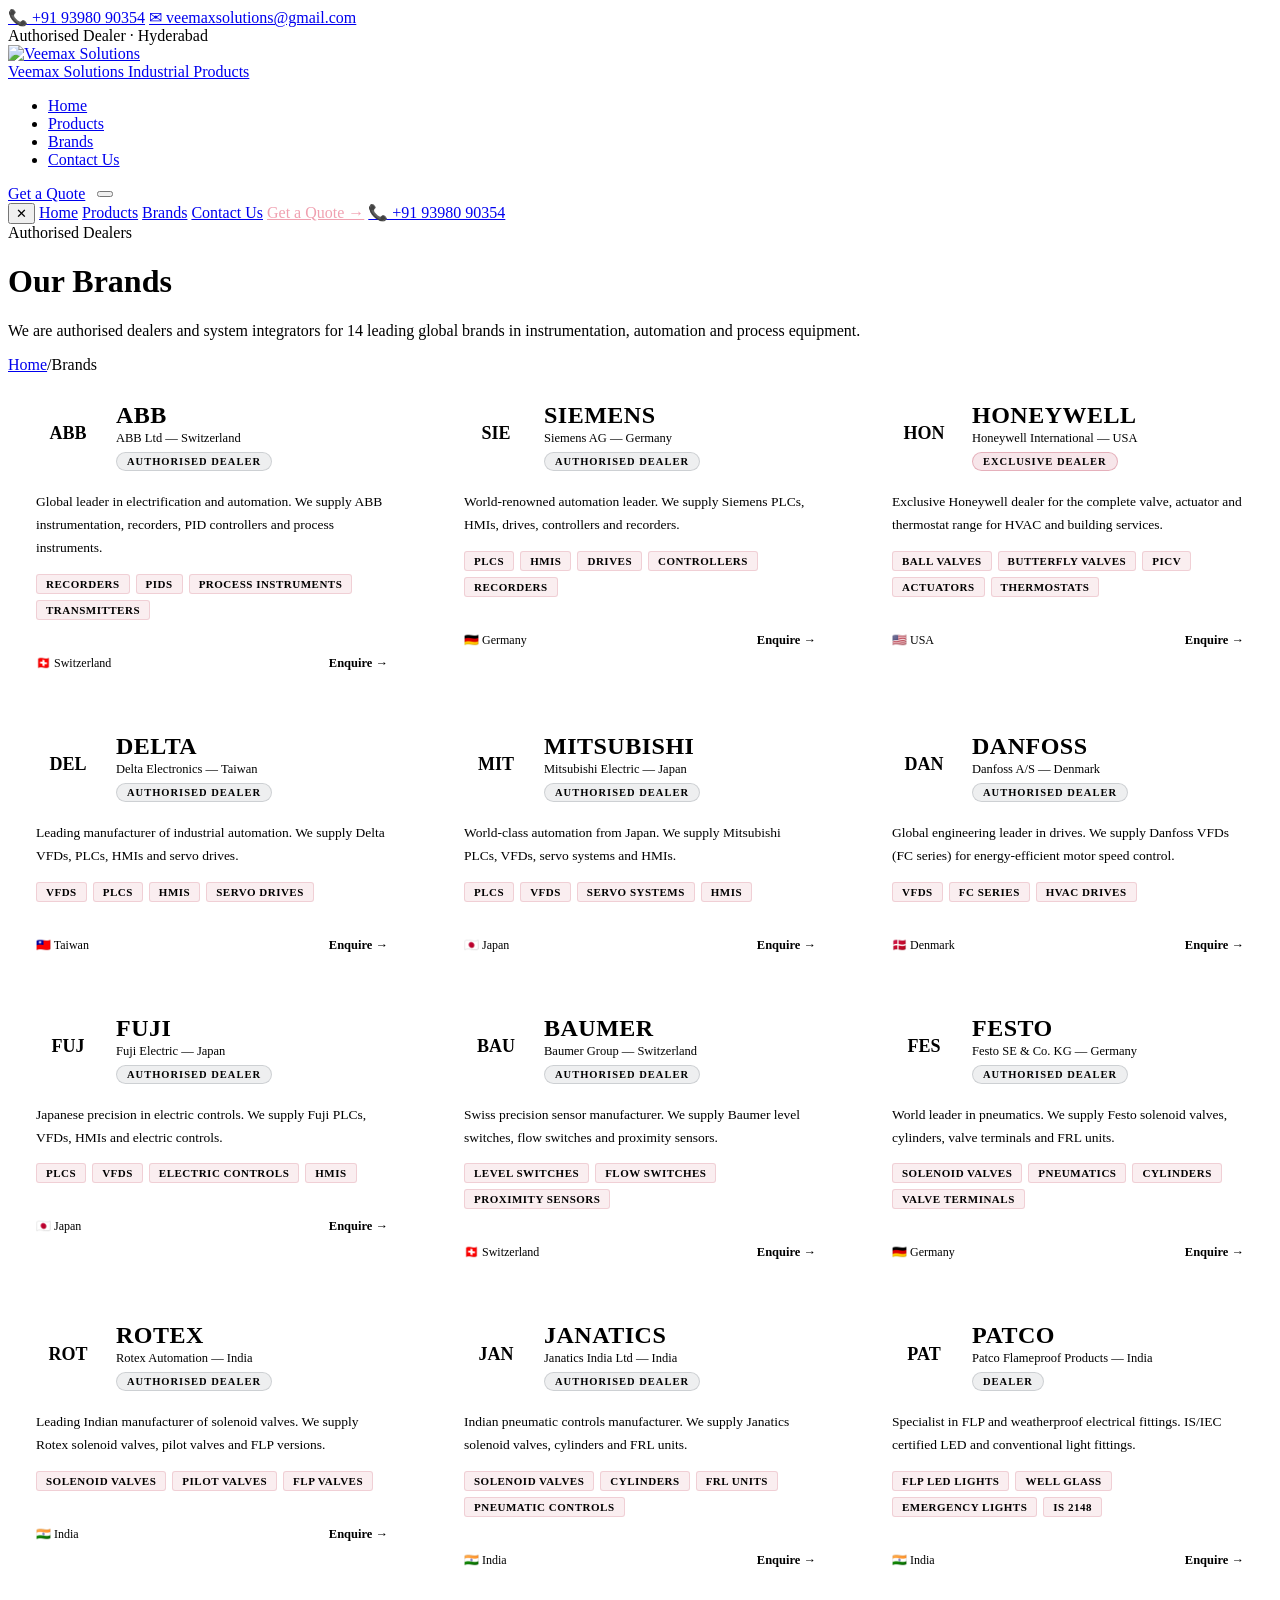
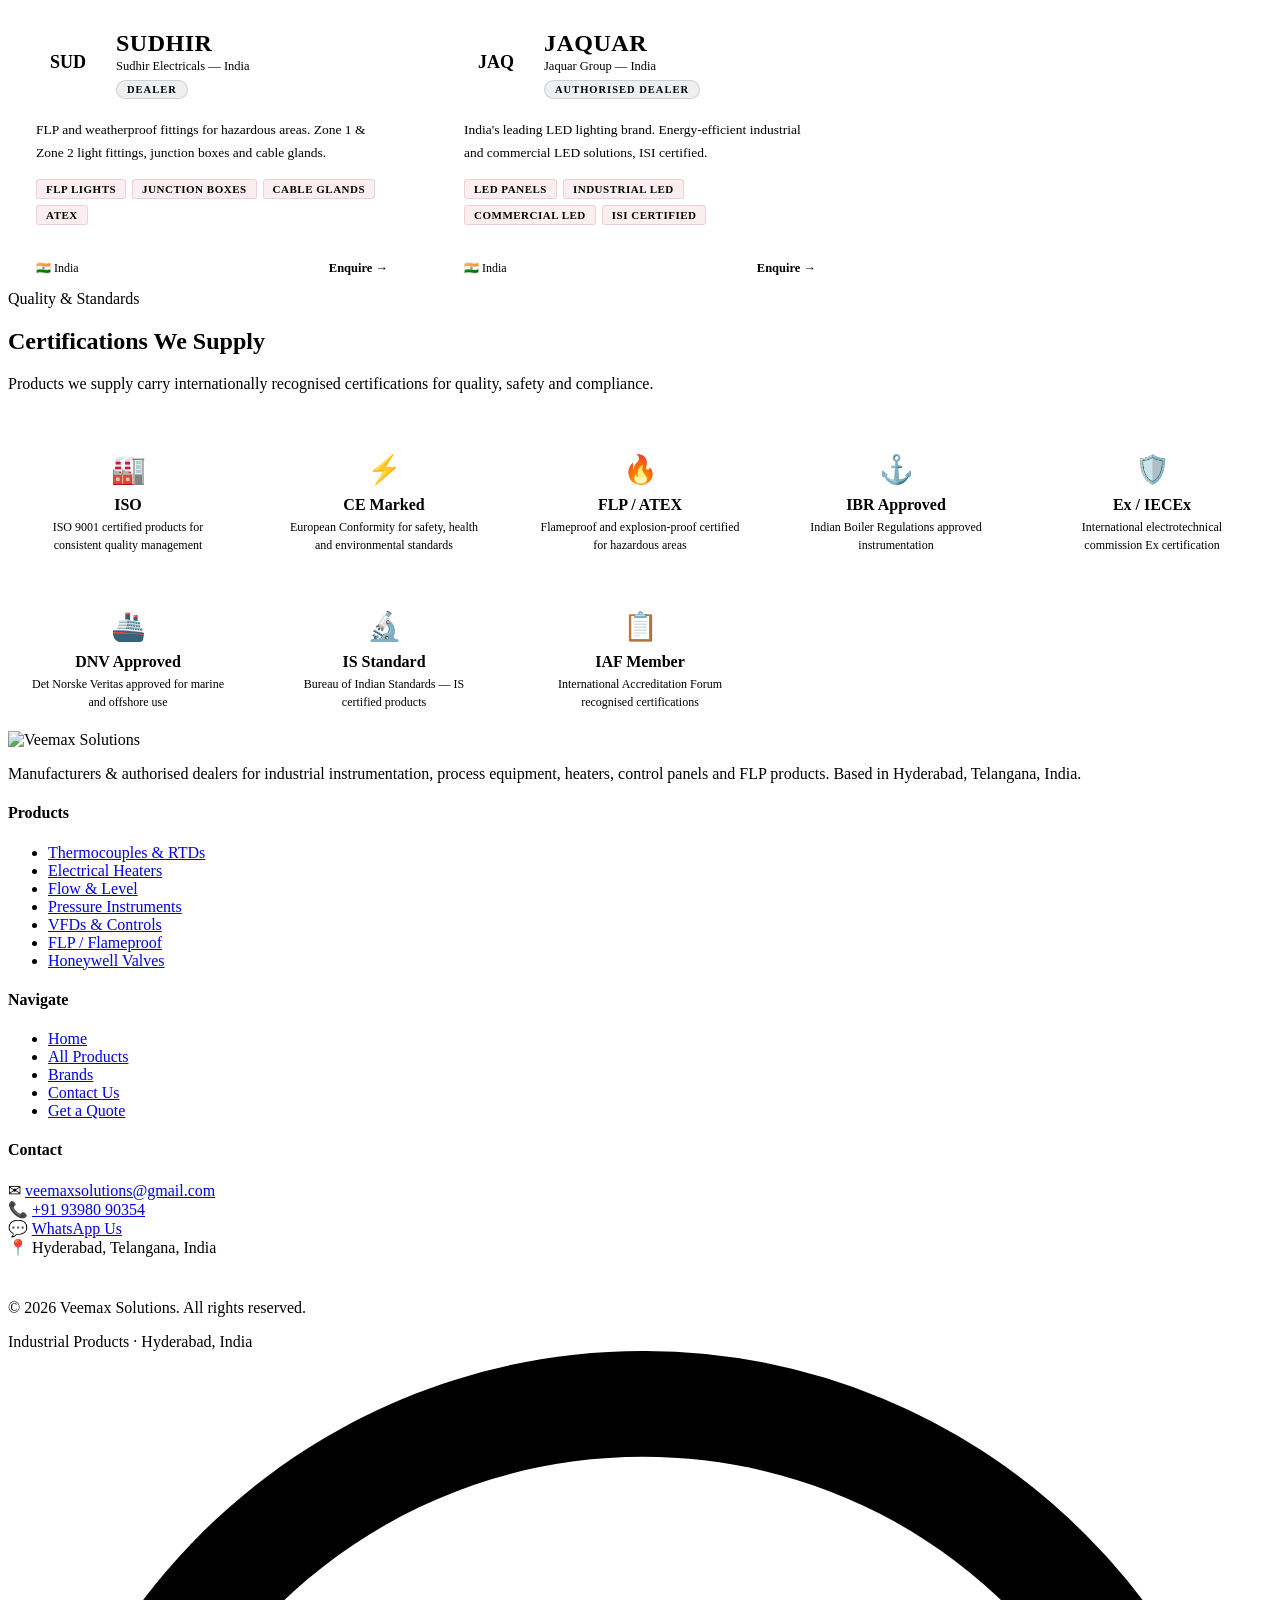
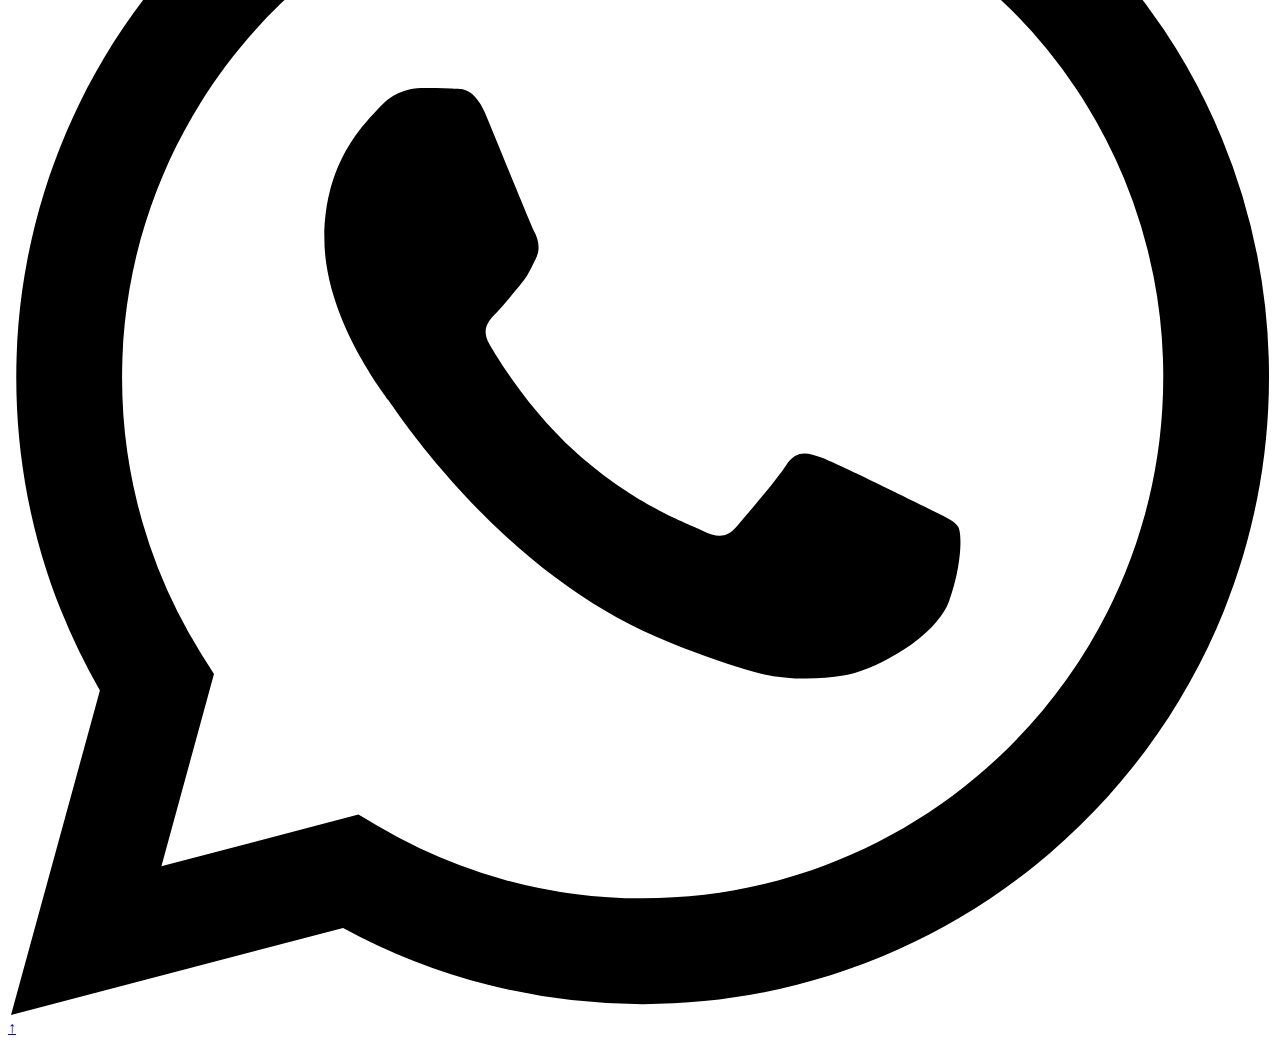
==== brands.html @ 3884536c "Add files via upload" ====
<!DOCTYPE html>
<html lang="en">
<head>
<meta charset="UTF-8">
<meta name="viewport" content="width=device-width,initial-scale=1.0">
<title>Brands – Veemax Solutions</title>
<meta name="description" content="Veemax Solutions — authorised dealers for ABB, Siemens, Honeywell, Delta, Mitsubishi, Danfoss, Baumer, Festo and more.">
<link rel="stylesheet" href="style.css">
<link rel="stylesheet" href="brands.css">
</head>
<body>

<!-- TOP BAR -->
<div class="nav-top">
  <div class="ntc">
    <a href="tel:+919398090354">📞 +91 93980 90354</a>
    <a href="mailto:veemaxsolutions@gmail.com">✉ veemaxsolutions@gmail.com</a>
  </div>
  <span class="nt-badge">Authorised Dealer · Hyderabad</span>
</div>
<!-- MAIN NAV -->
<nav>
  <a href="index.html" class="nav-logo">
    <img src="logo.jpeg" alt="Veemax Solutions">
    <div class="nav-logo-text">
      <span class="nav-logo-name">Veemax Solutions</span>
      <span class="nav-logo-tag">Industrial Products</span>
    </div>
  </a>
  <ul class="nav-links">
    <li><a href="index.html" >Home</a></li>
    <li><a href="products.html" >Products</a></li>
    <li><a href="brands.html" class='active'>Brands</a></li>
    <li><a href="contact.html" >Contact Us</a></li>
  </ul>
  <div style="display:flex;align-items:center;gap:12px">
    <a href="contact.html" class="nav-cta">Get a Quote</a>
    <button class="hamburger" onclick="openMob()" aria-label="Menu">
      <span></span><span></span><span></span>
    </button>
  </div>
</nav>
<!-- MOBILE NAV -->
<div class="mob-overlay" id="mobOverlay" onclick="closeMob()"></div>
<div class="mob-nav" id="mobNav">
  <button class="mob-close" onclick="closeMob()">✕</button>
  <a href="index.html" >Home</a>
  <a href="products.html" >Products</a>
  <a href="brands.html" class='active'>Brands</a>
  <a href="contact.html" >Contact Us</a>
  <a href="contact.html" style="color:#f0a0b0;margin-top:4px">Get a Quote →</a>
  <a href="tel:+919398090354">📞 +91 93980 90354</a>
</div>
<div class="page-hero">
  <div class="page-hero-dots"></div>
  <div class="page-hero-inner">
    <div class="page-hero-pill">Authorised Dealers</div>
    <h1>Our <span>Brands</span></h1>
    <p>We are authorised dealers and system integrators for 14 leading global brands in instrumentation, automation and process equipment.</p>
    <div class="breadcrumb"><a href="index.html">Home</a><span>/</span>Brands</div>
  </div>
</div>
<section id="brands-section" class="section">
  <div class="si">
    <div class="brands-full-grid">
<div class="brand-card fade-up">
  <div class="brand-card-top">
    <div class="brand-logo-box"><div class="brand-logo-initial">ABB</div></div>
    <div class="brand-info">
      <div class="brand-name">ABB</div>
      <div class="brand-fullname">ABB Ltd — Switzerland</div>
      <span class="brand-status status-auth">Authorised Dealer</span>
    </div>
  </div>
  <div class="brand-card-body">
    <div class="brand-desc">Global leader in electrification and automation. We supply ABB instrumentation, recorders, PID controllers and process instruments.</div>
    <div class="brand-products"><span class="bp-tag">Recorders</span><span class="bp-tag">PIDs</span><span class="bp-tag">Process Instruments</span><span class="bp-tag">Transmitters</span></div>
  </div>
  <div class="brand-card-footer">
    <span class="brand-country">🇨🇭 Switzerland</span>
    <a href="contact.html" class="brand-enquire">Enquire →</a>
  </div>
</div>
<div class="brand-card fade-up">
  <div class="brand-card-top">
    <div class="brand-logo-box"><div class="brand-logo-initial">SIE</div></div>
    <div class="brand-info">
      <div class="brand-name">SIEMENS</div>
      <div class="brand-fullname">Siemens AG — Germany</div>
      <span class="brand-status status-auth">Authorised Dealer</span>
    </div>
  </div>
  <div class="brand-card-body">
    <div class="brand-desc">World-renowned automation leader. We supply Siemens PLCs, HMIs, drives, controllers and recorders.</div>
    <div class="brand-products"><span class="bp-tag">PLCs</span><span class="bp-tag">HMIs</span><span class="bp-tag">Drives</span><span class="bp-tag">Controllers</span><span class="bp-tag">Recorders</span></div>
  </div>
  <div class="brand-card-footer">
    <span class="brand-country">🇩🇪 Germany</span>
    <a href="contact.html" class="brand-enquire">Enquire →</a>
  </div>
</div>
<div class="brand-card fade-up">
  <div class="brand-card-top">
    <div class="brand-logo-box"><div class="brand-logo-initial">HON</div></div>
    <div class="brand-info">
      <div class="brand-name">HONEYWELL</div>
      <div class="brand-fullname">Honeywell International — USA</div>
      <span class="brand-status status-exclusive">Exclusive Dealer</span>
    </div>
  </div>
  <div class="brand-card-body">
    <div class="brand-desc">Exclusive Honeywell dealer for the complete valve, actuator and thermostat range for HVAC and building services.</div>
    <div class="brand-products"><span class="bp-tag">Ball Valves</span><span class="bp-tag">Butterfly Valves</span><span class="bp-tag">PICV</span><span class="bp-tag">Actuators</span><span class="bp-tag">Thermostats</span></div>
  </div>
  <div class="brand-card-footer">
    <span class="brand-country">🇺🇸 USA</span>
    <a href="contact.html" class="brand-enquire">Enquire →</a>
  </div>
</div>
<div class="brand-card fade-up">
  <div class="brand-card-top">
    <div class="brand-logo-box"><div class="brand-logo-initial">DEL</div></div>
    <div class="brand-info">
      <div class="brand-name">DELTA</div>
      <div class="brand-fullname">Delta Electronics — Taiwan</div>
      <span class="brand-status status-auth">Authorised Dealer</span>
    </div>
  </div>
  <div class="brand-card-body">
    <div class="brand-desc">Leading manufacturer of industrial automation. We supply Delta VFDs, PLCs, HMIs and servo drives.</div>
    <div class="brand-products"><span class="bp-tag">VFDs</span><span class="bp-tag">PLCs</span><span class="bp-tag">HMIs</span><span class="bp-tag">Servo Drives</span></div>
  </div>
  <div class="brand-card-footer">
    <span class="brand-country">🇹🇼 Taiwan</span>
    <a href="contact.html" class="brand-enquire">Enquire →</a>
  </div>
</div>
<div class="brand-card fade-up">
  <div class="brand-card-top">
    <div class="brand-logo-box"><div class="brand-logo-initial">MIT</div></div>
    <div class="brand-info">
      <div class="brand-name">MITSUBISHI</div>
      <div class="brand-fullname">Mitsubishi Electric — Japan</div>
      <span class="brand-status status-auth">Authorised Dealer</span>
    </div>
  </div>
  <div class="brand-card-body">
    <div class="brand-desc">World-class automation from Japan. We supply Mitsubishi PLCs, VFDs, servo systems and HMIs.</div>
    <div class="brand-products"><span class="bp-tag">PLCs</span><span class="bp-tag">VFDs</span><span class="bp-tag">Servo Systems</span><span class="bp-tag">HMIs</span></div>
  </div>
  <div class="brand-card-footer">
    <span class="brand-country">🇯🇵 Japan</span>
    <a href="contact.html" class="brand-enquire">Enquire →</a>
  </div>
</div>
<div class="brand-card fade-up">
  <div class="brand-card-top">
    <div class="brand-logo-box"><div class="brand-logo-initial">DAN</div></div>
    <div class="brand-info">
      <div class="brand-name">DANFOSS</div>
      <div class="brand-fullname">Danfoss A/S — Denmark</div>
      <span class="brand-status status-auth">Authorised Dealer</span>
    </div>
  </div>
  <div class="brand-card-body">
    <div class="brand-desc">Global engineering leader in drives. We supply Danfoss VFDs (FC series) for energy-efficient motor speed control.</div>
    <div class="brand-products"><span class="bp-tag">VFDs</span><span class="bp-tag">FC Series</span><span class="bp-tag">HVAC Drives</span></div>
  </div>
  <div class="brand-card-footer">
    <span class="brand-country">🇩🇰 Denmark</span>
    <a href="contact.html" class="brand-enquire">Enquire →</a>
  </div>
</div>
<div class="brand-card fade-up">
  <div class="brand-card-top">
    <div class="brand-logo-box"><div class="brand-logo-initial">FUJ</div></div>
    <div class="brand-info">
      <div class="brand-name">FUJI</div>
      <div class="brand-fullname">Fuji Electric — Japan</div>
      <span class="brand-status status-auth">Authorised Dealer</span>
    </div>
  </div>
  <div class="brand-card-body">
    <div class="brand-desc">Japanese precision in electric controls. We supply Fuji PLCs, VFDs, HMIs and electric controls.</div>
    <div class="brand-products"><span class="bp-tag">PLCs</span><span class="bp-tag">VFDs</span><span class="bp-tag">Electric Controls</span><span class="bp-tag">HMIs</span></div>
  </div>
  <div class="brand-card-footer">
    <span class="brand-country">🇯🇵 Japan</span>
    <a href="contact.html" class="brand-enquire">Enquire →</a>
  </div>
</div>
<div class="brand-card fade-up">
  <div class="brand-card-top">
    <div class="brand-logo-box"><div class="brand-logo-initial">BAU</div></div>
    <div class="brand-info">
      <div class="brand-name">BAUMER</div>
      <div class="brand-fullname">Baumer Group — Switzerland</div>
      <span class="brand-status status-auth">Authorised Dealer</span>
    </div>
  </div>
  <div class="brand-card-body">
    <div class="brand-desc">Swiss precision sensor manufacturer. We supply Baumer level switches, flow switches and proximity sensors.</div>
    <div class="brand-products"><span class="bp-tag">Level Switches</span><span class="bp-tag">Flow Switches</span><span class="bp-tag">Proximity Sensors</span></div>
  </div>
  <div class="brand-card-footer">
    <span class="brand-country">🇨🇭 Switzerland</span>
    <a href="contact.html" class="brand-enquire">Enquire →</a>
  </div>
</div>
<div class="brand-card fade-up">
  <div class="brand-card-top">
    <div class="brand-logo-box"><div class="brand-logo-initial">FES</div></div>
    <div class="brand-info">
      <div class="brand-name">FESTO</div>
      <div class="brand-fullname">Festo SE &amp; Co. KG — Germany</div>
      <span class="brand-status status-auth">Authorised Dealer</span>
    </div>
  </div>
  <div class="brand-card-body">
    <div class="brand-desc">World leader in pneumatics. We supply Festo solenoid valves, cylinders, valve terminals and FRL units.</div>
    <div class="brand-products"><span class="bp-tag">Solenoid Valves</span><span class="bp-tag">Pneumatics</span><span class="bp-tag">Cylinders</span><span class="bp-tag">Valve Terminals</span></div>
  </div>
  <div class="brand-card-footer">
    <span class="brand-country">🇩🇪 Germany</span>
    <a href="contact.html" class="brand-enquire">Enquire →</a>
  </div>
</div>
<div class="brand-card fade-up">
  <div class="brand-card-top">
    <div class="brand-logo-box"><div class="brand-logo-initial">ROT</div></div>
    <div class="brand-info">
      <div class="brand-name">ROTEX</div>
      <div class="brand-fullname">Rotex Automation — India</div>
      <span class="brand-status status-auth">Authorised Dealer</span>
    </div>
  </div>
  <div class="brand-card-body">
    <div class="brand-desc">Leading Indian manufacturer of solenoid valves. We supply Rotex solenoid valves, pilot valves and FLP versions.</div>
    <div class="brand-products"><span class="bp-tag">Solenoid Valves</span><span class="bp-tag">Pilot Valves</span><span class="bp-tag">FLP Valves</span></div>
  </div>
  <div class="brand-card-footer">
    <span class="brand-country">🇮🇳 India</span>
    <a href="contact.html" class="brand-enquire">Enquire →</a>
  </div>
</div>
<div class="brand-card fade-up">
  <div class="brand-card-top">
    <div class="brand-logo-box"><div class="brand-logo-initial">JAN</div></div>
    <div class="brand-info">
      <div class="brand-name">JANATICS</div>
      <div class="brand-fullname">Janatics India Ltd — India</div>
      <span class="brand-status status-auth">Authorised Dealer</span>
    </div>
  </div>
  <div class="brand-card-body">
    <div class="brand-desc">Indian pneumatic controls manufacturer. We supply Janatics solenoid valves, cylinders and FRL units.</div>
    <div class="brand-products"><span class="bp-tag">Solenoid Valves</span><span class="bp-tag">Cylinders</span><span class="bp-tag">FRL Units</span><span class="bp-tag">Pneumatic Controls</span></div>
  </div>
  <div class="brand-card-footer">
    <span class="brand-country">🇮🇳 India</span>
    <a href="contact.html" class="brand-enquire">Enquire →</a>
  </div>
</div>
<div class="brand-card fade-up">
  <div class="brand-card-top">
    <div class="brand-logo-box"><div class="brand-logo-initial">PAT</div></div>
    <div class="brand-info">
      <div class="brand-name">PATCO</div>
      <div class="brand-fullname">Patco Flameproof Products — India</div>
      <span class="brand-status status-auth">Dealer</span>
    </div>
  </div>
  <div class="brand-card-body">
    <div class="brand-desc">Specialist in FLP and weatherproof electrical fittings. IS/IEC certified LED and conventional light fittings.</div>
    <div class="brand-products"><span class="bp-tag">FLP LED Lights</span><span class="bp-tag">Well Glass</span><span class="bp-tag">Emergency Lights</span><span class="bp-tag">IS 2148</span></div>
  </div>
  <div class="brand-card-footer">
    <span class="brand-country">🇮🇳 India</span>
    <a href="contact.html" class="brand-enquire">Enquire →</a>
  </div>
</div>
<div class="brand-card fade-up">
  <div class="brand-card-top">
    <div class="brand-logo-box"><div class="brand-logo-initial">SUD</div></div>
    <div class="brand-info">
      <div class="brand-name">SUDHIR</div>
      <div class="brand-fullname">Sudhir Electricals — India</div>
      <span class="brand-status status-auth">Dealer</span>
    </div>
  </div>
  <div class="brand-card-body">
    <div class="brand-desc">FLP and weatherproof fittings for hazardous areas. Zone 1 &amp; Zone 2 light fittings, junction boxes and cable glands.</div>
    <div class="brand-products"><span class="bp-tag">FLP Lights</span><span class="bp-tag">Junction Boxes</span><span class="bp-tag">Cable Glands</span><span class="bp-tag">ATEX</span></div>
  </div>
  <div class="brand-card-footer">
    <span class="brand-country">🇮🇳 India</span>
    <a href="contact.html" class="brand-enquire">Enquire →</a>
  </div>
</div>
<div class="brand-card fade-up">
  <div class="brand-card-top">
    <div class="brand-logo-box"><div class="brand-logo-initial">JAQ</div></div>
    <div class="brand-info">
      <div class="brand-name">JAQUAR</div>
      <div class="brand-fullname">Jaquar Group — India</div>
      <span class="brand-status status-auth">Authorised Dealer</span>
    </div>
  </div>
  <div class="brand-card-body">
    <div class="brand-desc">India's leading LED lighting brand. Energy-efficient industrial and commercial LED solutions, ISI certified.</div>
    <div class="brand-products"><span class="bp-tag">LED Panels</span><span class="bp-tag">Industrial LED</span><span class="bp-tag">Commercial LED</span><span class="bp-tag">ISI Certified</span></div>
  </div>
  <div class="brand-card-footer">
    <span class="brand-country">🇮🇳 India</span>
    <a href="contact.html" class="brand-enquire">Enquire →</a>
  </div>
</div></div>
  </div>
</section>
<section id="certifications" class="section" style="background:var(--white)">
  <div class="si">
    <div class="sheader">
      <div class="slabel">Quality &amp; Standards</div>
      <h2 class="stitle">Certifications We <span>Supply</span></h2>
      <p class="sdesc">Products we supply carry internationally recognised certifications for quality, safety and compliance.</p>
    </div>
    <div class="cert-grid">
      <div class="cert-card fade-up"><div class="cert-icon">🏭</div><div class="cert-name">ISO</div><div class="cert-desc">ISO 9001 certified products for consistent quality management</div></div>
      <div class="cert-card fade-up"><div class="cert-icon">⚡</div><div class="cert-name">CE Marked</div><div class="cert-desc">European Conformity for safety, health and environmental standards</div></div>
      <div class="cert-card fade-up"><div class="cert-icon">🔥</div><div class="cert-name">FLP / ATEX</div><div class="cert-desc">Flameproof and explosion-proof certified for hazardous areas</div></div>
      <div class="cert-card fade-up"><div class="cert-icon">⚓</div><div class="cert-name">IBR Approved</div><div class="cert-desc">Indian Boiler Regulations approved instrumentation</div></div>
      <div class="cert-card fade-up"><div class="cert-icon">🛡️</div><div class="cert-name">Ex / IECEx</div><div class="cert-desc">International electrotechnical commission Ex certification</div></div>
      <div class="cert-card fade-up"><div class="cert-icon">🚢</div><div class="cert-name">DNV Approved</div><div class="cert-desc">Det Norske Veritas approved for marine and offshore use</div></div>
      <div class="cert-card fade-up"><div class="cert-icon">🔬</div><div class="cert-name">IS Standard</div><div class="cert-desc">Bureau of Indian Standards — IS certified products</div></div>
      <div class="cert-card fade-up"><div class="cert-icon">📋</div><div class="cert-name">IAF Member</div><div class="cert-desc">International Accreditation Forum recognised certifications</div></div>
    </div>
  </div>
</section>

<footer>
  <div class="footer-inner">
    <div class="footer-grid">
      <div class="footer-brand-logo">
        <img src="logo.jpeg" alt="Veemax Solutions">
        <p>Manufacturers &amp; authorised dealers for industrial instrumentation, process equipment, heaters, control panels and FLP products. Based in Hyderabad, Telangana, India.</p>
      </div>
      <div class="footer-col">
        <h4>Products</h4>
        <ul>
          <li><a href="products.html?cat=sensors">Thermocouples &amp; RTDs</a></li>
          <li><a href="products.html?cat=heaters">Electrical Heaters</a></li>
          <li><a href="products.html?cat=flow">Flow &amp; Level</a></li>
          <li><a href="products.html?cat=pressure">Pressure Instruments</a></li>
          <li><a href="products.html?cat=controls">VFDs &amp; Controls</a></li>
          <li><a href="products.html?cat=flp">FLP / Flameproof</a></li>
          <li><a href="products.html?cat=valves">Honeywell Valves</a></li>
        </ul>
      </div>
      <div class="footer-col">
        <h4>Navigate</h4>
        <ul>
          <li><a href="index.html">Home</a></li>
          <li><a href="products.html">All Products</a></li>
          <li><a href="brands.html">Brands</a></li>
          <li><a href="contact.html">Contact Us</a></li>
          <li><a href="contact.html">Get a Quote</a></li>
        </ul>
      </div>
      <div class="footer-col">
        <h4>Contact</h4>
        <div class="fci">✉ <a href="mailto:veemaxsolutions@gmail.com">veemaxsolutions@gmail.com</a></div>
        <div class="fci">📞 <a href="tel:+919398090354">+91 93980 90354</a></div>
        <div class="fci">💬 <a href="https://wa.me/919398090354" target="_blank">WhatsApp Us</a></div>
        <div class="fci">📍 Hyderabad, Telangana, India</div>
        <div class="fci" style="margin-top:8px;color:rgba(255,255,255,0.55)">Kishore — Proprietor</div>
      </div>
    </div>
    <div class="footer-bottom">
      <p>© 2026 Veemax Solutions. All rights reserved.</p>
      <div class="footer-tagline">Industrial Products · Hyderabad, India</div>
    </div>
  </div>
</footer>
<a href="https://wa.me/919398090354" target="_blank" class="wa-btn" title="Chat on WhatsApp">
  <svg viewBox="0 0 24 24"><path d="M17.472 14.382c-.297-.149-1.758-.867-2.03-.967-.273-.099-.471-.148-.67.15-.197.297-.767.966-.94 1.164-.173.199-.347.223-.644.075-.297-.15-1.255-.463-2.39-1.475-.883-.788-1.48-1.761-1.653-2.059-.173-.297-.018-.458.13-.606.134-.133.298-.347.446-.52.149-.174.198-.298.298-.497.099-.198.05-.371-.025-.52-.075-.149-.669-1.612-.916-2.207-.242-.579-.487-.5-.669-.51-.173-.008-.371-.01-.57-.01-.198 0-.52.074-.792.372-.272.297-1.04 1.016-1.04 2.479 0 1.462 1.065 2.875 1.213 3.074.149.198 2.096 3.2 5.077 4.487.709.306 1.262.489 1.694.625.712.227 1.36.195 1.871.118.571-.085 1.758-.719 2.006-1.413.248-.694.248-1.289.173-1.413-.074-.124-.272-.198-.57-.347m-5.421 7.403h-.004a9.87 9.87 0 01-5.031-1.378l-.361-.214-3.741.982.998-3.648-.235-.374a9.86 9.86 0 01-1.51-5.26c.001-5.45 4.436-9.884 9.888-9.884 2.64 0 5.122 1.03 6.988 2.898a9.825 9.825 0 012.893 6.994c-.003 5.45-4.437 9.884-9.885 9.884m8.413-18.297A11.815 11.815 0 0012.05 0C5.495 0 .16 5.335.157 11.892c0 2.096.547 4.142 1.588 5.945L.057 24l6.305-1.654a11.882 11.882 0 005.683 1.448h.005c6.554 0 11.89-5.335 11.893-11.893a11.821 11.821 0 00-3.48-8.413Z"/></svg>
</a>
<a href="#" class="back-top" id="backTop">↑</a>
<script src="main.js"></script>
</body>
</html>
---- brands.css ----
/* =============================================
   brands.css — styles for brands.html only
   ============================================= */

#brands-section { background: var(--fog); }
.brands-full-grid {
  display: grid;
  grid-template-columns: repeat(auto-fill, minmax(320px, 1fr));
  gap: 20px;
}
.brand-card {
  background: var(--white);
  border: 1px solid var(--line);
  border-radius: 12px;
  overflow: hidden;
  transition: transform .25s, box-shadow .25s;
}
.brand-card:hover { transform: translateY(-4px); box-shadow: var(--shl); }
.brand-card-top { padding: 28px 28px 20px; display: flex; align-items: flex-start; gap: 16px; }
.brand-logo-box {
  width: 64px;
  height: 64px;
  border-radius: 10px;
  background: var(--fog);
  border: 1px solid var(--line);
  display: flex;
  align-items: center;
  justify-content: center;
  flex-shrink: 0;
}
.brand-logo-initial { font-family: var(--fd); font-size: 18px; font-weight: 800; color: var(--navy); }
.brand-name { font-family: var(--fd); font-size: 24px; font-weight: 800; color: var(--navy); letter-spacing: .5px; }
.brand-fullname { font-size: 12.5px; color: var(--slate); margin-top: 2px; }
.brand-status {
  display: inline-block;
  margin-top: 6px;
  font-size: 10.5px;
  font-weight: 700;
  letter-spacing: 1px;
  text-transform: uppercase;
  padding: 3px 10px;
  border-radius: 20px;
}
.status-exclusive { background: rgba(176,16,48,0.1); color: var(--cr); border: 1px solid rgba(176,16,48,0.25); }
.status-auth { background: rgba(14,27,42,0.07); color: var(--navy3); border: 1px solid rgba(14,27,42,0.15); }
.brand-card-body { padding: 0 28px 22px; }
.brand-desc { font-size: 13.5px; color: var(--slate); line-height: 1.7; margin-bottom: 14px; }
.brand-products { display: flex; flex-wrap: wrap; gap: 6px; }
.bp-tag {
  font-size: 11px;
  font-weight: 600;
  letter-spacing: .5px;
  text-transform: uppercase;
  padding: 3px 9px;
  border-radius: 3px;
  background: rgba(176,16,48,0.07);
  color: var(--cr);
  border: 1px solid rgba(176,16,48,0.14);
}
.brand-card-footer {
  padding: 14px 28px;
  border-top: 1px solid var(--fog);
  background: var(--mist);
  display: flex;
  justify-content: space-between;
  align-items: center;
}
.brand-country { font-size: 12px; color: var(--slate); }
.brand-enquire {
  font-family: var(--fd);
  font-size: 12.5px;
  font-weight: 700;
  color: var(--cr);
  text-decoration: none;
  display: flex;
  align-items: center;
  gap: 4px;
  transition: color .2s;
}
.brand-enquire:hover { color: var(--cr3); }

/* certifications */
#certifications { background: var(--white); }
.cert-grid {
  display: grid;
  grid-template-columns: repeat(auto-fill, minmax(200px, 1fr));
  gap: 16px;
  margin-top: 40px;
}
.cert-card {
  background: var(--fog);
  border: 1px solid var(--line);
  border-radius: 8px;
  padding: 20px;
  text-align: center;
  transition: background .2s;
}
.cert-card:hover { background: rgba(176,16,48,0.06); }
.cert-icon { font-size: 28px; margin-bottom: 10px; }
.cert-name { font-family: var(--fd); font-size: 16px; font-weight: 700; color: var(--navy); margin-bottom: 4px; }
.cert-desc { font-size: 12px; color: var(--slate); line-height: 1.5; }

@media (max-width: 600px) { .brands-full-grid { grid-template-columns: 1fr; } }
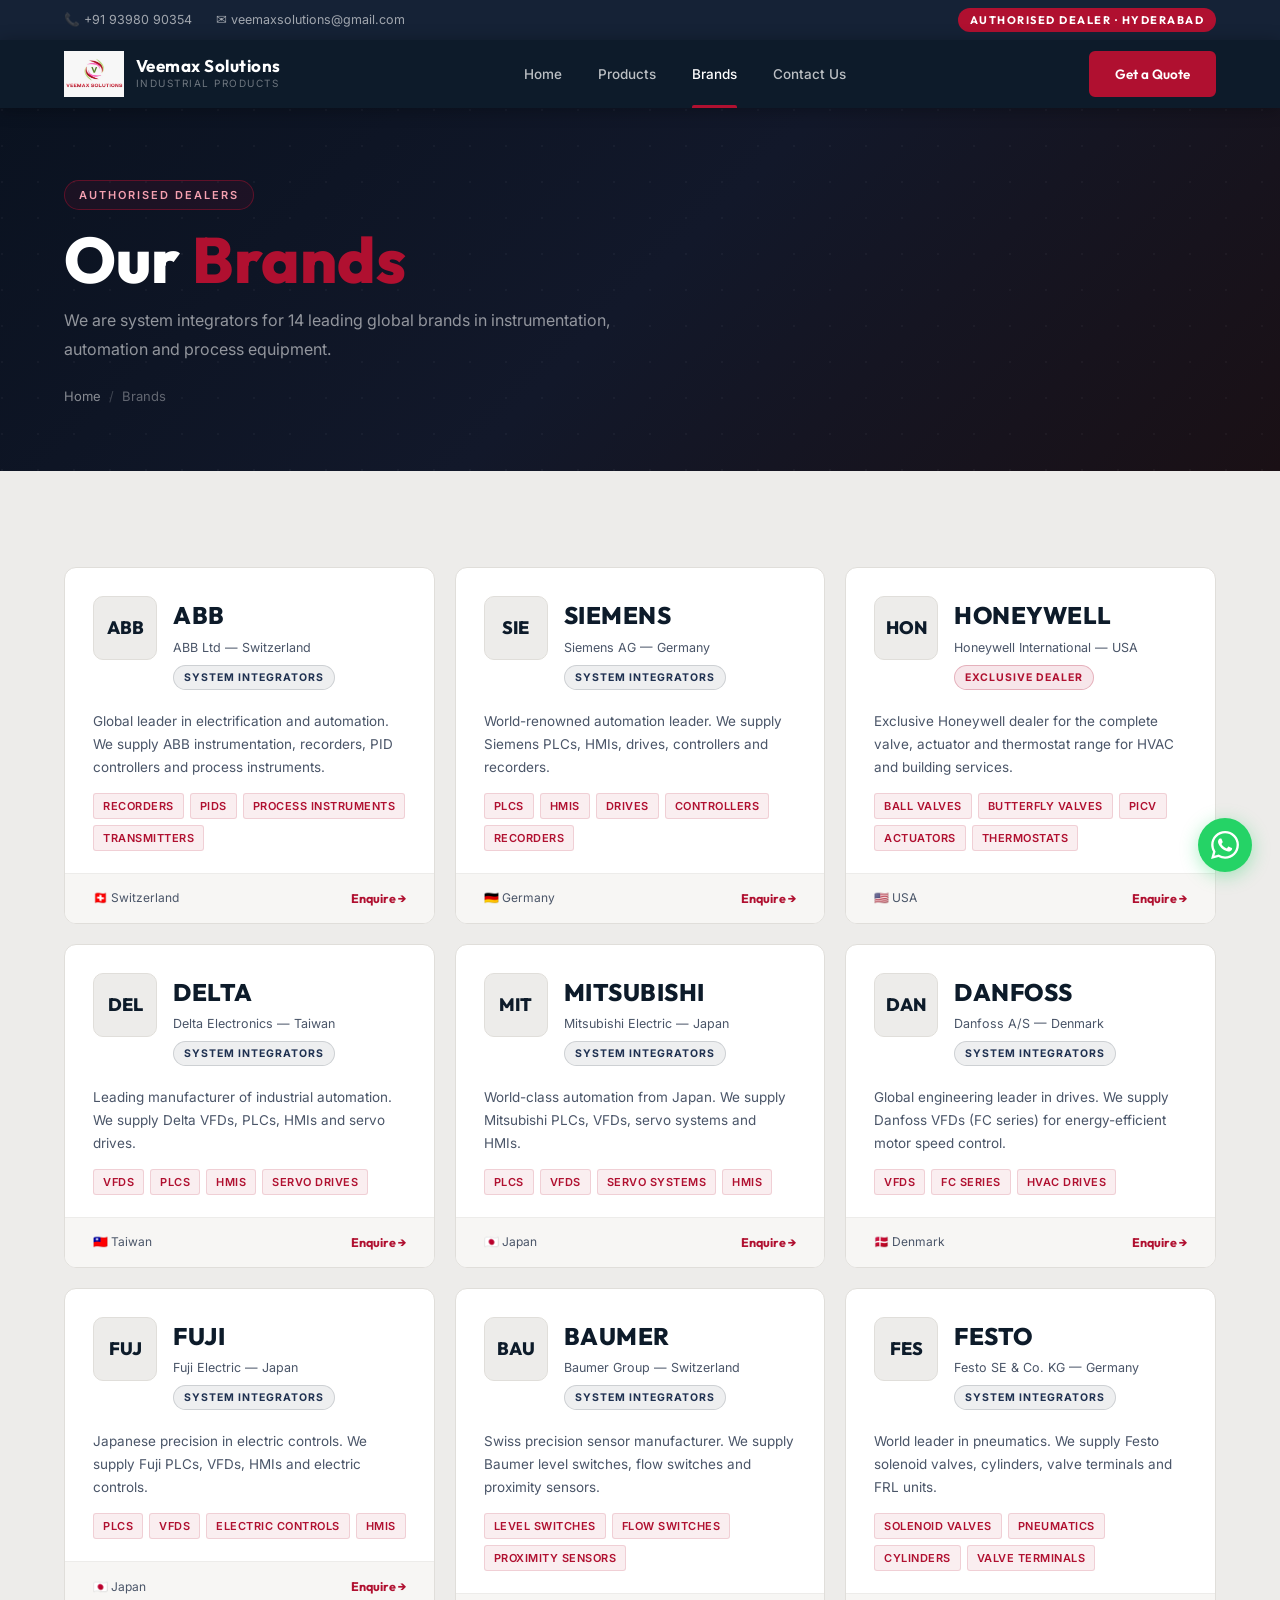
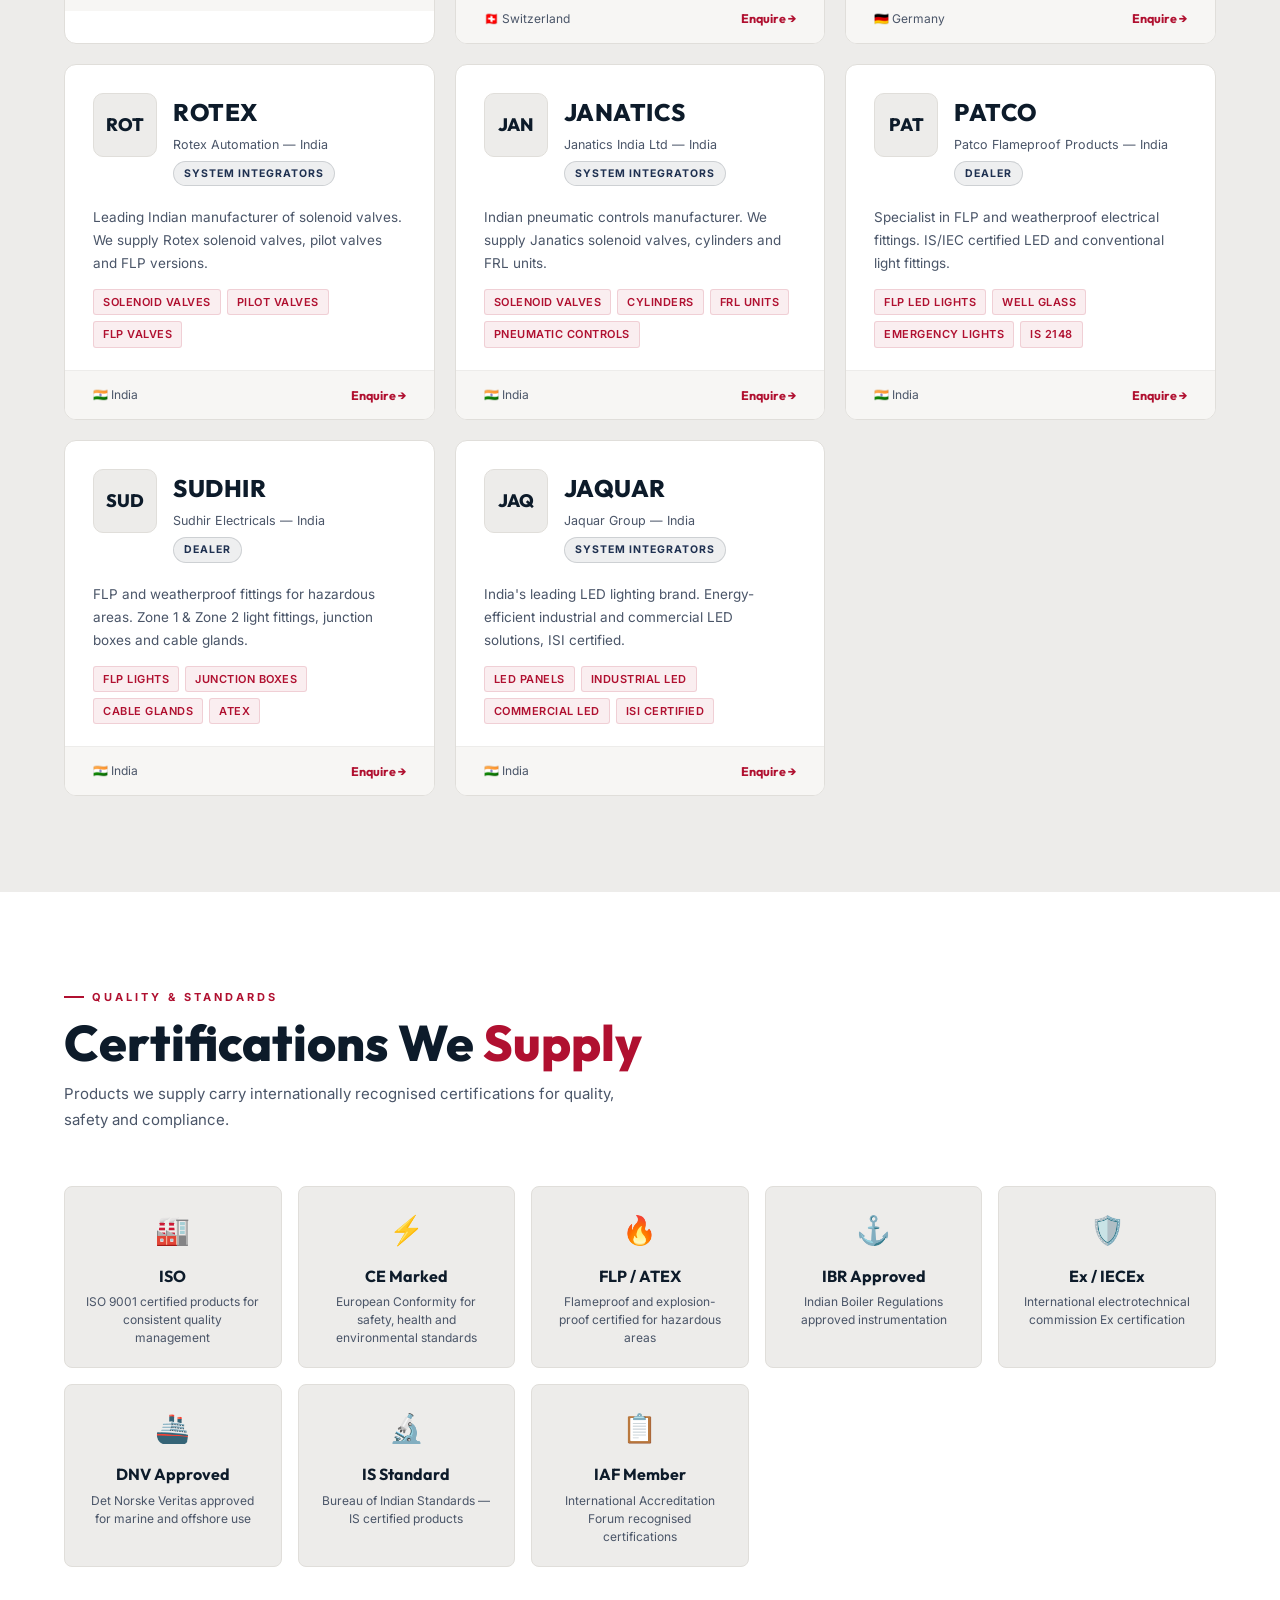
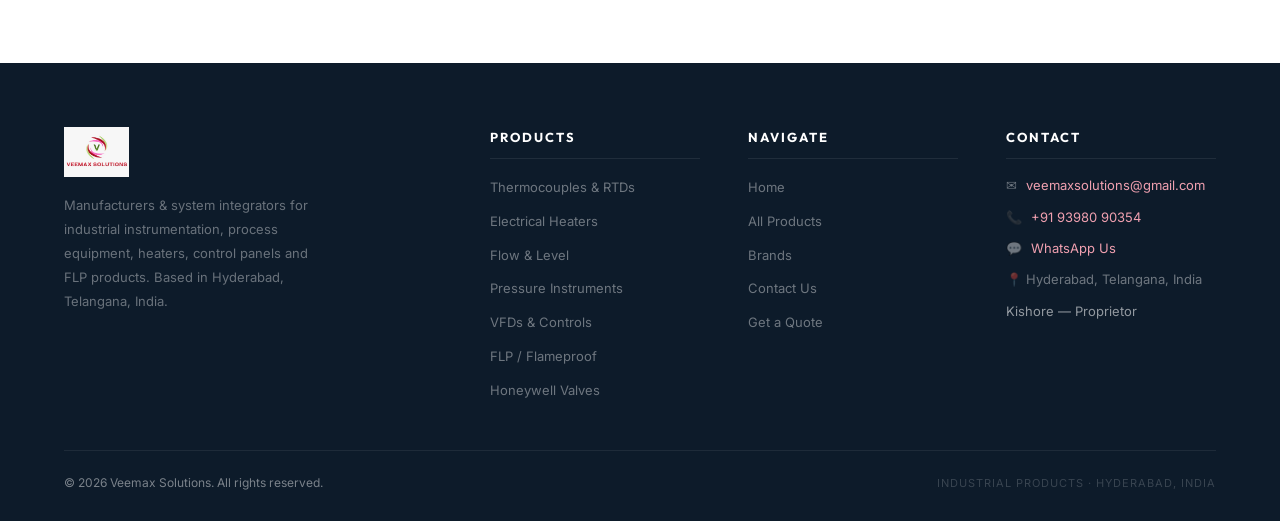
==== commit 83e6a7ee: "Update brands.html" ====
--- a/brands.html
+++ b/brands.html
@@ -56,7 +56,7 @@
   <div class="page-hero-inner">
     <div class="page-hero-pill">Authorised Dealers</div>
     <h1>Our <span>Brands</span></h1>
-    <p>We are authorised dealers and system integrators for 14 leading global brands in instrumentation, automation and process equipment.</p>
+    <p>We are system integrators for 14 leading global brands in instrumentation, automation and process equipment.</p>
     <div class="breadcrumb"><a href="index.html">Home</a><span>/</span>Brands</div>
   </div>
 </div>
@@ -69,7 +69,7 @@
     <div class="brand-info">
       <div class="brand-name">ABB</div>
       <div class="brand-fullname">ABB Ltd — Switzerland</div>
-      <span class="brand-status status-auth">Authorised Dealer</span>
+      <span class="brand-status status-auth">System Integrators</span>
     </div>
   </div>
   <div class="brand-card-body">
@@ -87,7 +87,7 @@
     <div class="brand-info">
       <div class="brand-name">SIEMENS</div>
       <div class="brand-fullname">Siemens AG — Germany</div>
-      <span class="brand-status status-auth">Authorised Dealer</span>
+      <span class="brand-status status-auth">system integrators</span>
     </div>
   </div>
   <div class="brand-card-body">
@@ -123,7 +123,7 @@
     <div class="brand-info">
       <div class="brand-name">DELTA</div>
       <div class="brand-fullname">Delta Electronics — Taiwan</div>
-      <span class="brand-status status-auth">Authorised Dealer</span>
+      <span class="brand-status status-auth">system integrators</span>
     </div>
   </div>
   <div class="brand-card-body">
@@ -141,7 +141,7 @@
     <div class="brand-info">
       <div class="brand-name">MITSUBISHI</div>
       <div class="brand-fullname">Mitsubishi Electric — Japan</div>
-      <span class="brand-status status-auth">Authorised Dealer</span>
+      <span class="brand-status status-auth">system integrators</span>
     </div>
   </div>
   <div class="brand-card-body">
@@ -159,7 +159,7 @@
     <div class="brand-info">
       <div class="brand-name">DANFOSS</div>
       <div class="brand-fullname">Danfoss A/S — Denmark</div>
-      <span class="brand-status status-auth">Authorised Dealer</span>
+      <span class="brand-status status-auth">system integrators</span>
     </div>
   </div>
   <div class="brand-card-body">
@@ -177,7 +177,7 @@
     <div class="brand-info">
       <div class="brand-name">FUJI</div>
       <div class="brand-fullname">Fuji Electric — Japan</div>
-      <span class="brand-status status-auth">Authorised Dealer</span>
+      <span class="brand-status status-auth">system integrators</span>
     </div>
   </div>
   <div class="brand-card-body">
@@ -195,7 +195,7 @@
     <div class="brand-info">
       <div class="brand-name">BAUMER</div>
       <div class="brand-fullname">Baumer Group — Switzerland</div>
-      <span class="brand-status status-auth">Authorised Dealer</span>
+      <span class="brand-status status-auth">system integrators</span>
     </div>
   </div>
   <div class="brand-card-body">
@@ -213,7 +213,7 @@
     <div class="brand-info">
       <div class="brand-name">FESTO</div>
       <div class="brand-fullname">Festo SE &amp; Co. KG — Germany</div>
-      <span class="brand-status status-auth">Authorised Dealer</span>
+      <span class="brand-status status-auth">system integrators</span>
     </div>
   </div>
   <div class="brand-card-body">
@@ -231,7 +231,7 @@
     <div class="brand-info">
       <div class="brand-name">ROTEX</div>
       <div class="brand-fullname">Rotex Automation — India</div>
-      <span class="brand-status status-auth">Authorised Dealer</span>
+      <span class="brand-status status-auth">system integrators</span>
     </div>
   </div>
   <div class="brand-card-body">
@@ -249,7 +249,7 @@
     <div class="brand-info">
       <div class="brand-name">JANATICS</div>
       <div class="brand-fullname">Janatics India Ltd — India</div>
-      <span class="brand-status status-auth">Authorised Dealer</span>
+      <span class="brand-status status-auth">system integrators</span>
     </div>
   </div>
   <div class="brand-card-body">
@@ -303,7 +303,7 @@
     <div class="brand-info">
       <div class="brand-name">JAQUAR</div>
       <div class="brand-fullname">Jaquar Group — India</div>
-      <span class="brand-status status-auth">Authorised Dealer</span>
+      <span class="brand-status status-auth">system integrators</span>
     </div>
   </div>
   <div class="brand-card-body">
@@ -342,7 +342,7 @@
     <div class="footer-grid">
       <div class="footer-brand-logo">
         <img src="logo.jpeg" alt="Veemax Solutions">
-        <p>Manufacturers &amp; authorised dealers for industrial instrumentation, process equipment, heaters, control panels and FLP products. Based in Hyderabad, Telangana, India.</p>
+        <p>Manufacturers &amp; system integrators for industrial instrumentation, process equipment, heaters, control panels and FLP products. Based in Hyderabad, Telangana, India.</p>
       </div>
       <div class="footer-col">
         <h4>Products</h4>
@@ -387,4 +387,4 @@
 <a href="#" class="back-top" id="backTop">↑</a>
 <script src="main.js"></script>
 </body>
-</html>+</html>
--- a/style.css
+++ b/style.css
@@ -0,0 +1,501 @@
+/* =============================================
+   VEEMAX SOLUTIONS — style.css
+   Shared across all 4 pages
+   ============================================= */
+
+@import url('https://fonts.googleapis.com/css2?family=Outfit:wght@300;400;500;600;700;800&family=Inter:wght@300;400;500;600&display=swap');
+
+/* ── TOKENS ── */
+:root {
+  --cr:   #b01030;
+  --cr2:  #8a0c24;
+  --cr3:  #d42040;
+  --navy: #0d1b2a;
+  --navy2:#152236;
+  --navy3:#1e3050;
+  --slate:#4a5568;
+  --mist: #f7f6f4;
+  --fog:  #edecea;
+  --line: #e0deda;
+  --white:#ffffff;
+  --fd:   'Outfit', sans-serif;
+  --fb:   'Inter', sans-serif;
+  --r:    6px;
+  --rl:   12px;
+  --sh:   0 2px 16px rgba(0,0,0,0.08);
+  --shl:  0 8px 40px rgba(0,0,0,0.14);
+}
+
+*, *::before, *::after { box-sizing: border-box; margin: 0; padding: 0; }
+html { scroll-behavior: smooth; }
+body { font-family: var(--fb); background: var(--mist); color: var(--navy); overflow-x: hidden; font-size: 15px; line-height: 1.65; }
+a { text-decoration: none; color: inherit; }
+img { max-width: 100%; display: block; }
+::-webkit-scrollbar { width: 5px; }
+::-webkit-scrollbar-thumb { background: var(--cr); border-radius: 3px; }
+
+/* ── NAV TOP BAR ── */
+.nav-top {
+  background: var(--navy2);
+  padding: 8px 5%;
+  display: flex;
+  justify-content: space-between;
+  align-items: center;
+  gap: 12px;
+}
+.ntc { display: flex; gap: 24px; }
+.ntc a {
+  color: rgba(255,255,255,0.6);
+  font-size: 12.5px;
+  display: flex;
+  align-items: center;
+  gap: 6px;
+  transition: color .2s;
+}
+.ntc a:hover { color: #fff; }
+.nt-badge {
+  background: var(--cr);
+  color: #fff;
+  font-family: var(--fd);
+  font-size: 11px;
+  font-weight: 700;
+  letter-spacing: 1.5px;
+  text-transform: uppercase;
+  padding: 3px 12px;
+  border-radius: 20px;
+  white-space: nowrap;
+}
+
+/* ── MAIN NAV ── */
+nav {
+  position: sticky;
+  top: 0;
+  z-index: 300;
+  background: var(--navy);
+  box-shadow: 0 2px 16px rgba(0,0,0,0.3);
+  display: flex;
+  align-items: center;
+  justify-content: space-between;
+  padding: 0 5%;
+  height: 68px;
+}
+.nav-logo {
+  display: flex;
+  align-items: center;
+  gap: 12px;
+  text-decoration: none;
+}
+.nav-logo img { height: 46px; object-fit: contain; }
+.nav-logo-text { display: flex; flex-direction: column; }
+.nav-logo-name {
+  font-family: var(--fd);
+  font-size: 17px;
+  font-weight: 700;
+  color: #fff;
+  letter-spacing: .5px;
+  line-height: 1.1;
+}
+.nav-logo-tag {
+  font-size: 10px;
+  color: rgba(255,255,255,0.4);
+  letter-spacing: 1.5px;
+  text-transform: uppercase;
+}
+.nav-links { display: flex; list-style: none; height: 68px; }
+.nav-links li a {
+  display: flex;
+  align-items: center;
+  height: 68px;
+  padding: 0 18px;
+  color: rgba(255,255,255,0.72);
+  font-size: 13.5px;
+  font-weight: 500;
+  transition: all .2s;
+  position: relative;
+  white-space: nowrap;
+}
+.nav-links li a:hover,
+.nav-links li a.active { color: #fff; }
+.nav-links li a.active::after,
+.nav-links li a:hover::after {
+  content: '';
+  position: absolute;
+  bottom: 0;
+  left: 18px;
+  right: 18px;
+  height: 3px;
+  background: var(--cr);
+  border-radius: 2px 2px 0 0;
+}
+.nav-cta {
+  background: var(--cr);
+  color: #fff;
+  font-family: var(--fd);
+  font-size: 13.5px;
+  font-weight: 600;
+  padding: 10px 24px;
+  border-radius: var(--r);
+  border: 2px solid var(--cr);
+  transition: all .2s;
+  text-decoration: none;
+  white-space: nowrap;
+}
+.nav-cta:hover { background: transparent; color: var(--cr); }
+
+/* ── HAMBURGER ── */
+.hamburger {
+  display: none;
+  flex-direction: column;
+  gap: 5px;
+  cursor: pointer;
+  background: none;
+  border: none;
+  padding: 6px;
+  margin-left: 12px;
+}
+.hamburger span {
+  display: block;
+  width: 22px;
+  height: 2px;
+  background: #fff;
+  border-radius: 2px;
+  transition: all .3s;
+}
+
+/* ── MOBILE NAV ── */
+.mob-overlay {
+  display: none;
+  position: fixed;
+  inset: 0;
+  background: rgba(0,0,0,0.55);
+  z-index: 498;
+}
+.mob-overlay.open { display: block; }
+.mob-nav {
+  display: none;
+  position: fixed;
+  top: 0;
+  right: 0;
+  bottom: 0;
+  width: 280px;
+  background: var(--navy);
+  z-index: 499;
+  padding: 72px 0 32px;
+  overflow-y: auto;
+  box-shadow: -6px 0 32px rgba(0,0,0,0.4);
+}
+.mob-nav.open { display: block; }
+.mob-close {
+  position: absolute;
+  top: 20px;
+  right: 20px;
+  background: none;
+  border: none;
+  color: #fff;
+  font-size: 24px;
+  cursor: pointer;
+  line-height: 1;
+}
+.mob-nav a {
+  display: block;
+  color: rgba(255,255,255,0.78);
+  padding: 14px 28px;
+  font-size: 15px;
+  border-bottom: 1px solid rgba(255,255,255,0.07);
+  transition: all .2s;
+}
+.mob-nav a:hover,
+.mob-nav a.active { color: #fff; background: rgba(255,255,255,0.05); }
+
+/* ── TICKER ── */
+.ticker {
+  background: var(--cr);
+  padding: 11px 0;
+  overflow: hidden;
+  white-space: nowrap;
+}
+.ticker-track {
+  display: inline-flex;
+  animation: ticker 40s linear infinite;
+}
+.ticker-track:hover { animation-play-state: paused; }
+.t-item {
+  display: inline-flex;
+  align-items: center;
+  gap: 10px;
+  padding: 0 28px;
+  font-family: var(--fd);
+  font-size: 13px;
+  font-weight: 500;
+  color: rgba(255,255,255,.9);
+  letter-spacing: .5px;
+  text-transform: uppercase;
+}
+.t-dot {
+  width: 5px;
+  height: 5px;
+  border-radius: 50%;
+  background: rgba(255,255,255,.4);
+  flex-shrink: 0;
+}
+@keyframes ticker { to { transform: translateX(-50%); } }
+
+/* ── PAGE HERO (inner pages) ── */
+.page-hero {
+  background: linear-gradient(135deg, #0a1220 0%, #12182a 50%, #1a1015 100%);
+  padding: 72px 5% 64px;
+  position: relative;
+  overflow: hidden;
+}
+.page-hero-dots {
+  position: absolute;
+  inset: 0;
+  background-image: radial-gradient(circle at 2px 2px, rgba(255,255,255,0.035) 1px, transparent 0);
+  background-size: 36px 36px;
+  pointer-events: none;
+}
+.page-hero-inner {
+  max-width: 1240px;
+  margin: 0 auto;
+  position: relative;
+  z-index: 2;
+}
+.page-hero-pill {
+  display: inline-flex;
+  align-items: center;
+  gap: 8px;
+  border: 1px solid rgba(176,16,48,0.45);
+  background: rgba(176,16,48,0.1);
+  color: #f4a0b0;
+  font-size: 11px;
+  font-weight: 600;
+  letter-spacing: 2px;
+  text-transform: uppercase;
+  padding: 5px 14px;
+  border-radius: 20px;
+  margin-bottom: 18px;
+}
+.page-hero h1 {
+  font-family: var(--fd);
+  font-size: clamp(36px, 5vw, 64px);
+  font-weight: 800;
+  color: #fff;
+  line-height: 1.0;
+  margin-bottom: 14px;
+}
+.page-hero h1 span { color: var(--cr); }
+.page-hero p {
+  font-size: 16px;
+  color: rgba(255,255,255,0.55);
+  max-width: 560px;
+  line-height: 1.8;
+}
+.breadcrumb {
+  display: flex;
+  align-items: center;
+  gap: 8px;
+  margin-top: 22px;
+  font-size: 13px;
+  color: rgba(255,255,255,0.35);
+}
+.breadcrumb a { color: rgba(255,255,255,0.5); transition: color .2s; }
+.breadcrumb a:hover { color: #fff; }
+.breadcrumb span { color: rgba(255,255,255,0.2); }
+
+/* ── SECTION HELPERS ── */
+.section { padding: 96px 5%; }
+.si { max-width: 1240px; margin: 0 auto; }
+.slabel {
+  font-size: 11px;
+  font-weight: 700;
+  letter-spacing: 3px;
+  text-transform: uppercase;
+  color: var(--cr);
+  margin-bottom: 10px;
+  display: flex;
+  align-items: center;
+  gap: 8px;
+}
+.slabel::before {
+  content: '';
+  width: 20px;
+  height: 2px;
+  background: var(--cr);
+  flex-shrink: 0;
+}
+.stitle {
+  font-family: var(--fd);
+  font-size: clamp(30px, 4vw, 50px);
+  font-weight: 800;
+  line-height: 1.05;
+  color: var(--navy);
+}
+.stitle span { color: var(--cr); }
+.sdesc {
+  font-size: 15px;
+  color: var(--slate);
+  line-height: 1.75;
+  max-width: 560px;
+  margin-top: 12px;
+}
+.sheader { margin-bottom: 52px; }
+
+/* ── BUTTONS ── */
+.btn-fill {
+  background: var(--cr);
+  color: #fff;
+  font-family: var(--fd);
+  font-size: 14px;
+  font-weight: 600;
+  padding: 13px 30px;
+  border-radius: var(--r);
+  border: 2px solid var(--cr);
+  transition: all .2s;
+  display: inline-flex;
+  align-items: center;
+  gap: 8px;
+  cursor: pointer;
+}
+.btn-fill:hover { background: var(--cr3); border-color: var(--cr3); transform: translateY(-1px); }
+.btn-ghost {
+  background: transparent;
+  color: #fff;
+  font-family: var(--fd);
+  font-size: 14px;
+  font-weight: 600;
+  padding: 13px 30px;
+  border-radius: var(--r);
+  border: 2px solid rgba(255,255,255,0.28);
+  transition: all .2s;
+  display: inline-flex;
+  align-items: center;
+  gap: 8px;
+}
+.btn-ghost:hover { border-color: rgba(255,255,255,.7); background: rgba(255,255,255,.06); }
+.btn-outline {
+  background: transparent;
+  color: var(--cr);
+  font-family: var(--fd);
+  font-size: 14px;
+  font-weight: 600;
+  padding: 11px 26px;
+  border-radius: var(--r);
+  border: 2px solid var(--cr);
+  transition: all .2s;
+  display: inline-flex;
+  align-items: center;
+  gap: 8px;
+}
+.btn-outline:hover { background: var(--cr); color: #fff; }
+
+/* ── FOOTER ── */
+footer {
+  background: var(--navy);
+  color: rgba(255,255,255,0.45);
+  padding: 64px 5% 28px;
+}
+.footer-inner { max-width: 1240px; margin: 0 auto; }
+.footer-grid {
+  display: grid;
+  grid-template-columns: 1.8fr 1fr 1fr 1fr;
+  gap: 48px;
+  margin-bottom: 48px;
+}
+.footer-brand-logo img { height: 50px; object-fit: contain; margin-bottom: 16px; }
+.footer-brand-logo p {
+  font-size: 13px;
+  color: rgba(255,255,255,0.38);
+  line-height: 1.85;
+  max-width: 260px;
+}
+.footer-col h4 {
+  font-family: var(--fd);
+  font-size: 13px;
+  font-weight: 700;
+  letter-spacing: 2px;
+  text-transform: uppercase;
+  color: #fff;
+  margin-bottom: 16px;
+  padding-bottom: 10px;
+  border-bottom: 1px solid rgba(255,255,255,0.08);
+}
+.footer-col ul { list-style: none; display: flex; flex-direction: column; gap: 9px; }
+.footer-col ul li a { font-size: 13px; color: rgba(255,255,255,0.4); transition: color .2s; }
+.footer-col ul li a:hover { color: rgba(255,255,255,.9); }
+.fci { font-size: 13px; color: rgba(255,255,255,0.4); display: flex; align-items: flex-start; gap: 9px; margin-bottom: 10px; }
+.fci a { color: #f0a0b0; transition: color .2s; }
+.fci a:hover { color: #fff; }
+.footer-bottom {
+  border-top: 1px solid rgba(255,255,255,0.07);
+  padding-top: 22px;
+  display: flex;
+  justify-content: space-between;
+  align-items: center;
+  flex-wrap: wrap;
+  gap: 10px;
+}
+.footer-bottom p { font-size: 12px; }
+.footer-tagline { font-size: 11px; letter-spacing: 1px; text-transform: uppercase; color: rgba(255,255,255,0.18); }
+
+/* ── FLOATING BUTTONS ── */
+.wa-btn {
+  position: fixed;
+  bottom: 28px;
+  right: 28px;
+  z-index: 200;
+  width: 54px;
+  height: 54px;
+  background: #25D366;
+  border-radius: 50%;
+  display: flex;
+  align-items: center;
+  justify-content: center;
+  box-shadow: 0 4px 18px rgba(37,211,102,0.38);
+  transition: transform .2s;
+}
+.wa-btn:hover { transform: scale(1.1); }
+.wa-btn svg { width: 28px; height: 28px; fill: #fff; }
+
+.back-top {
+  position: fixed;
+  bottom: 92px;
+  right: 30px;
+  z-index: 200;
+  width: 42px;
+  height: 42px;
+  background: var(--navy3);
+  border: 1px solid rgba(255,255,255,0.15);
+  border-radius: var(--r);
+  display: flex;
+  align-items: center;
+  justify-content: center;
+  color: #fff;
+  font-size: 18px;
+  opacity: 0;
+  pointer-events: none;
+  transition: opacity .3s, transform .2s;
+  transform: translateY(8px);
+}
+.back-top.visible { opacity: 1; pointer-events: all; transform: translateY(0); }
+.back-top:hover { background: var(--cr); }
+
+/* ── FADE ANIMATION ── */
+.fade-up {
+  opacity: 0;
+  transform: translateY(22px);
+  transition: opacity .55s ease, transform .55s ease;
+}
+.fade-up.in { opacity: 1; transform: none; }
+
+/* ── RESPONSIVE ── */
+@media (max-width: 900px) {
+  .nav-links, .nav-cta { display: none; }
+  .hamburger { display: flex; }
+  .footer-grid { grid-template-columns: 1fr 1fr; gap: 32px; }
+  .ntc a:not(:first-child) { display: none; }
+}
+@media (max-width: 600px) {
+  .section { padding: 64px 5%; }
+  .footer-grid { grid-template-columns: 1fr; }
+  .nav-top { padding: 7px 4%; }
+}
